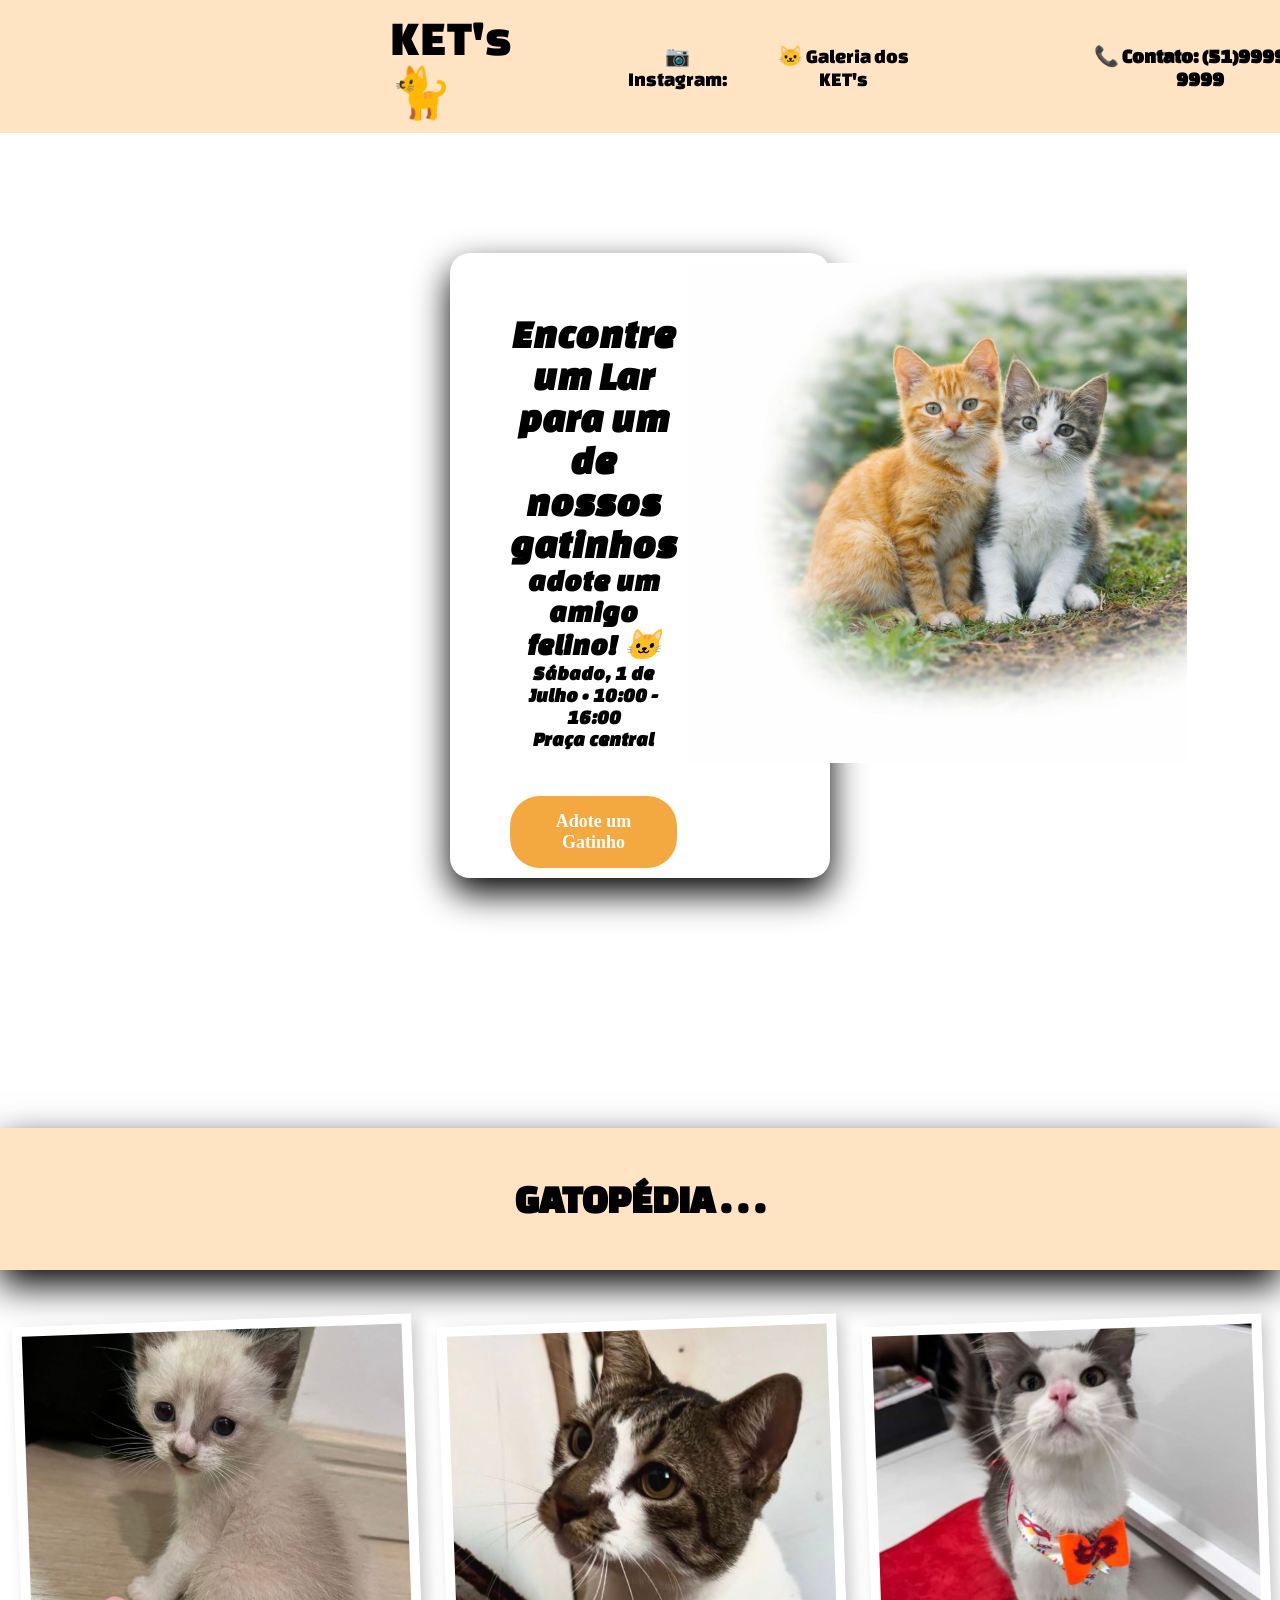
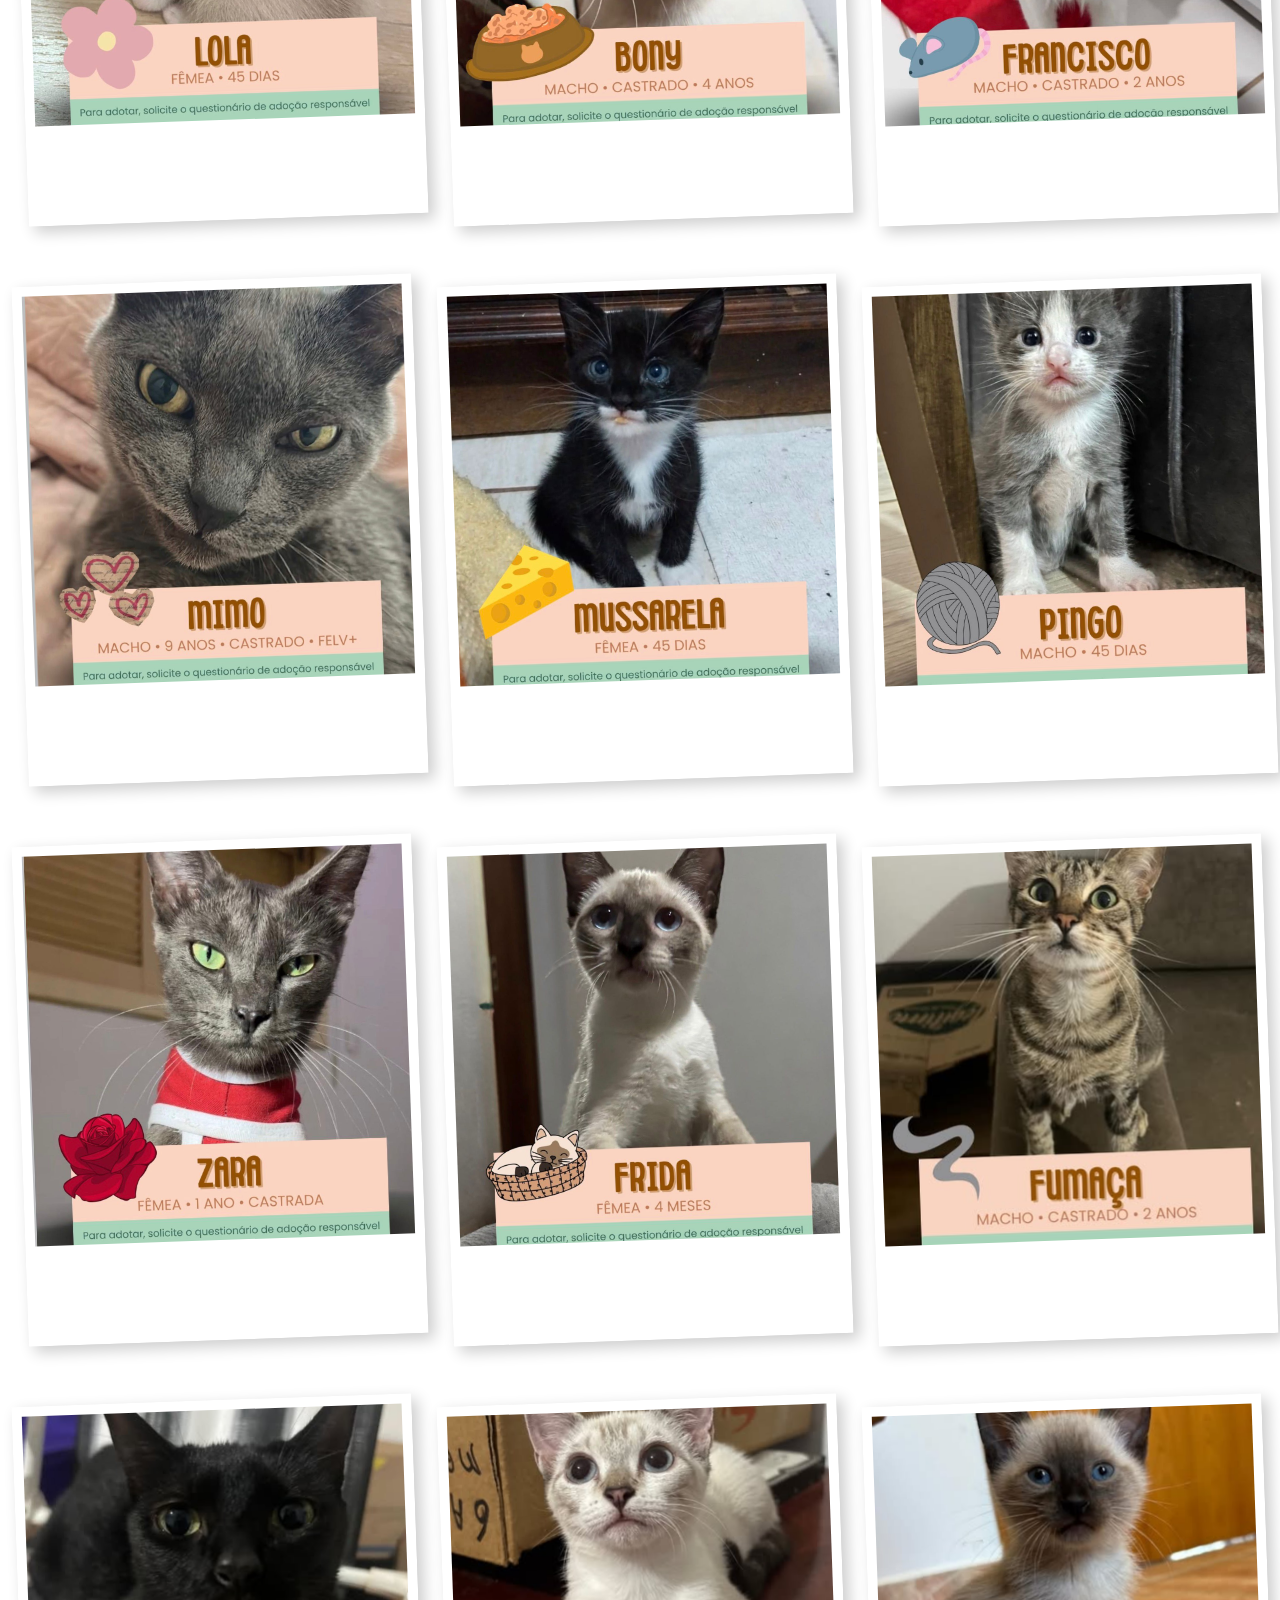
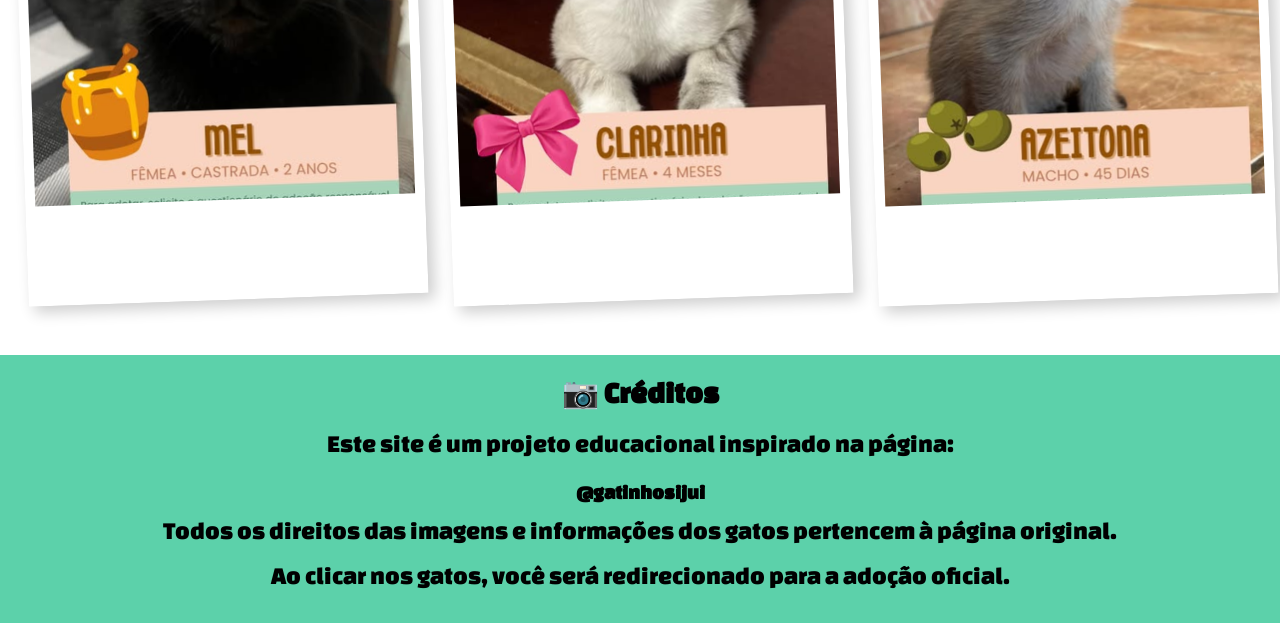
==== kets-main/kets-main/Aula2/index.html @ a96f2fa1 "terceiro commit adição das fotos dos gatos com efeito" ====
<!DOCTYPE html>
<html lang="pt-br">

<head>
    <meta charset="UTF-8">
    <meta name="viewport" content="width=
    , initial-scale=1.0">
    <title>KET's ⟪Adote um gatinho 🐈⟫</title>
    <link rel="stylesheet" href="style.css">
    <style>
        @import url('https://fonts.googleapis.com/css2?family=Changa+One:ital@0;1&display=swap');
    </style>
</head>


<header>
    <div class="header">
        <a class="titulo" style="font-family: Changa One" href="index.html">KET's 🐈</a>
        <nav class="destaques">
            <a href="https://www.instagram.com/gatinhosijui?igsh=eXJ6Y3l1bGEyZTky" target="_blank"> 📷
                Instagram:</a>
            <a href="#gatopedia">🐱 Galeria dos KET's </a>
        </nav>
        <h3 class="contato">📞 Contato: (51)99999-9999</h3>
    </div>
</header>


<div class="container">
    <div class="texto">
        <h1>Encontre um Lar para um de nossos gatinhos</h1>
        <h2>adote um amigo felino! 🐱</h2>
        <h3>Sábado, 1 de Julho • 10:00 - 16:00 <BR>
            Praça central</h3>
        <br>
        <br>
        <a href="https://www.instagram.com/direct/t/17846067366465844/" target="_blank" class="botao-adotar">Adote um
            Gatinho</a>
    </div>
    <div>
        <img class="img" src="gato.jpeg" alt="" width="500px" height="500px">
    </div>
</div>

<div id="gatopedia">
    <h3>GATOPÉDIA . . .</h3>
</div>
<div class="container2">
    <div class="container2">

        <a href="https://www.instagram.com/p/DV3h-3Pllj5/" target="_blank"><img src="lola.jpg" alt="Lola"></a>
        <a href="https://www.instagram.com/p/DVqur3jlmep/" target="_blank"><img src="bony.jpg" alt="Bony"></a>
        <a href="https://www.instagram.com/p/DVwig_AFrJP/" target="_blank"><img src="francisco.jpg" alt="Francisco"></a>
        <a href="https://www.instagram.com/p/DVQ8cqkESj1/" target="_blank"><img src="mimo.jpg" alt="Mimo"></a>
        <a href="https://www.instagram.com/p/DVbPZqdEUq4/" target="_blank"><img src="mussarela.jpg" alt="Mussarela"></a>
        <a href="https://www.instagram.com/p/DV1A05Flp51/" target="_blank"><img src="pingo.jpg" alt="Pingo"></a>
        <a href="https://www.instagram.com/p/DVWw1ScEa5N/" target="_blank"><img src="zara.jpg" alt="Zara"></a>
        <a href="https://www.instagram.com/p/DVmO0azlgeU/" target="_blank"><img src="frida.jpg" alt="Frida"></a>
        <a href="https://www.instagram.com/p/DTTauZakZfE/" target="_blank"><img src="fumaça.png" alt="Fumaça"></a>
        <a href="https://www.instagram.com/p/DTQ4FlUkeRD/" target="_blank"><img src="mel.png" alt="Mel"></a>
        <a href="https://www.instagram.com/p/DVlmTgtlt6a/" target="_blank"><img src="clarinha.png" alt="Clarinha"></a>
        <a href="https://www.instagram.com/p/DUeF0B7Eezu/" target="_blank"><img src="azeitona.png" alt="Azeitona"></a>

    </div>
</div>

<div class="footer-col">
    <h3>📷 Créditos</h3>
    <p>Este site é um projeto educacional inspirado na página:</p>

    <a href="https://www.instagram.com/gatinhosijui" target="_blank">
        @gatinhosijui
    </a>

    <p>Todos os direitos das imagens e informações dos gatos pertencem à página original.</p>
    <p>Ao clicar nos gatos, você será redirecionado para a adoção oficial.</p>
</div>
</body>

</html>
---- kets-main/kets-main/Aula2/style.css ----
* {
  margin: 0;
  padding: 0;
  font-size: 20px;
}

.borda {

  box-shadow: blackx;
}

.changa-one-regular {
  font-family: "Changa One", sans-serif;
  font-weight: 400;
  font-style: normal;
}

.changa-one-regular-italic {
  font-family: "Changa One", sans-serif;
  font-weight: 400;
  font-style: italic;
}


.header {
  display: flex;
  background-color: bisque;
  width: 100%;
  margin-bottom: 90px;
  padding: 10px 40px;
  align-items: center;
}

.titulo {
  text-decoration: none;
  color: black;
  display: flex;
  font-family: "Changa One", sans-serif;
  margin-left: 350px;
  font-size: 50px;
  margin-top: 1px;
  margin-bottom: 1px;
}

.destaques {
  gap: 20px;
  display: flex;
  align-items: center;
  margin-left: 50px;
  font-family: "Changa One", sans-serif;
  text-decoration: none;
  color: black;

}

.destaques a {
  display: flex;
  text-align: center;
  text-decoration: none;
  color: black;
  padding: 1px;
}

.contato {
  display: flex;
  margin-left: 150px;
  color: black;
  font-family: "Changa One", sans-serif;
  text-align: center;
}



.container {
  display: grid;
  margin-top: 120px;
  grid-template-columns: 1fr 1fr;
  margin-left: 450px;
  margin-right: 450px;
  gap: 10px;
  box-shadow: 0 15px 35px black;
  padding: 10px;
  border-radius: 20px;
}

.texto {
  margin-left: 50px;
  text-align: center;
  background-color: hwb(0 100% 0%);
}

.texto h1 {
  margin-top: 50px;
  font-family: "Changa One", sans-serif;
  font-size: 40px;
  font-style: italic;
}

.texto h2 {
  font-family: "Changa One", sans-serif;
  font-size: 30px;
  font-style: italic;
}

.texto h3 {
  font-family: "Changa One", sans-serif;
  font-style: italic;
}

.botao-adotar {
  background-color: #f4a940;
  color: white;
  padding: 15px 30px;
  border-radius: 30px;
  text-decoration: none;
  font-weight: bold;
  font-size: 18px;
  display: inline-block;
  transition: 0.3s;
}

.botao-adotar:hover {
  background-color: #e5942f;
  transform: scale(1.05);
}

#gatopedia {
  background-color: bisque;
  display: flex;
  font-family: "Changa One", sans-serif;
  align-items: center;
  justify-content: center;
  padding: 50px;
  box-shadow: 0 15px 35px;
  margin-top: 250px;
}

#gatopedia h3 {
  font-size: 40px;
}

.container2 {
  display: grid;
  grid-template-columns: repeat(3, auto);
  justify-content: center;
  gap: 5px;
  /* bem pequeno */
}

.container2 img {

  width: 380px;
  height: 390px;
  object-fit: cover;

  margin-top: 50px;
  margin-left: 20px;
  background: white;
  padding: 10px 10px 100px 10px;
  /* parte de baixo maior */
  box-shadow: 6px 6px 15px rgba(0, 0, 0, 0.2);

  transform: rotate(-2deg);
  transition: 0.3s;
}

.container2 img:hover {
  transform: scale(1.05) rotate(0deg);
}

.container2 a {
  display: block;
}

.footer-col {
  margin-top: 50px;
  background-color: hsl(160, 56%, 59%);
  text-align: center;
  padding: 20px;
}

.footer-col h3 {
  font-family: "Changa One", sans-serif;
  ;
  font-size: 30px;
  margin-bottom: 15px;
  color: hwb(0 0% 100%);
}

.footer-col p {
  font-family: "Changa One", sans-serif;
  font-family: ;
  font-size: 25px;
  margin: 8px 0;
  line-height: 1.5;
  color: hsl(0, 0%, 0%);
}

.footer-col a {
  font-family: "Changa One", sans-serif;
  ;
  display: inline-block;
  margin-top: 10px;
  font-size: 20px;
  color: hsl(0, 0%, 0%);
  text-decoration: none;
  font-weight: bold;
  transition: 0.3s;
}

.footer-col a:hover {
  color: white;
  transform: scale(1.05);
}
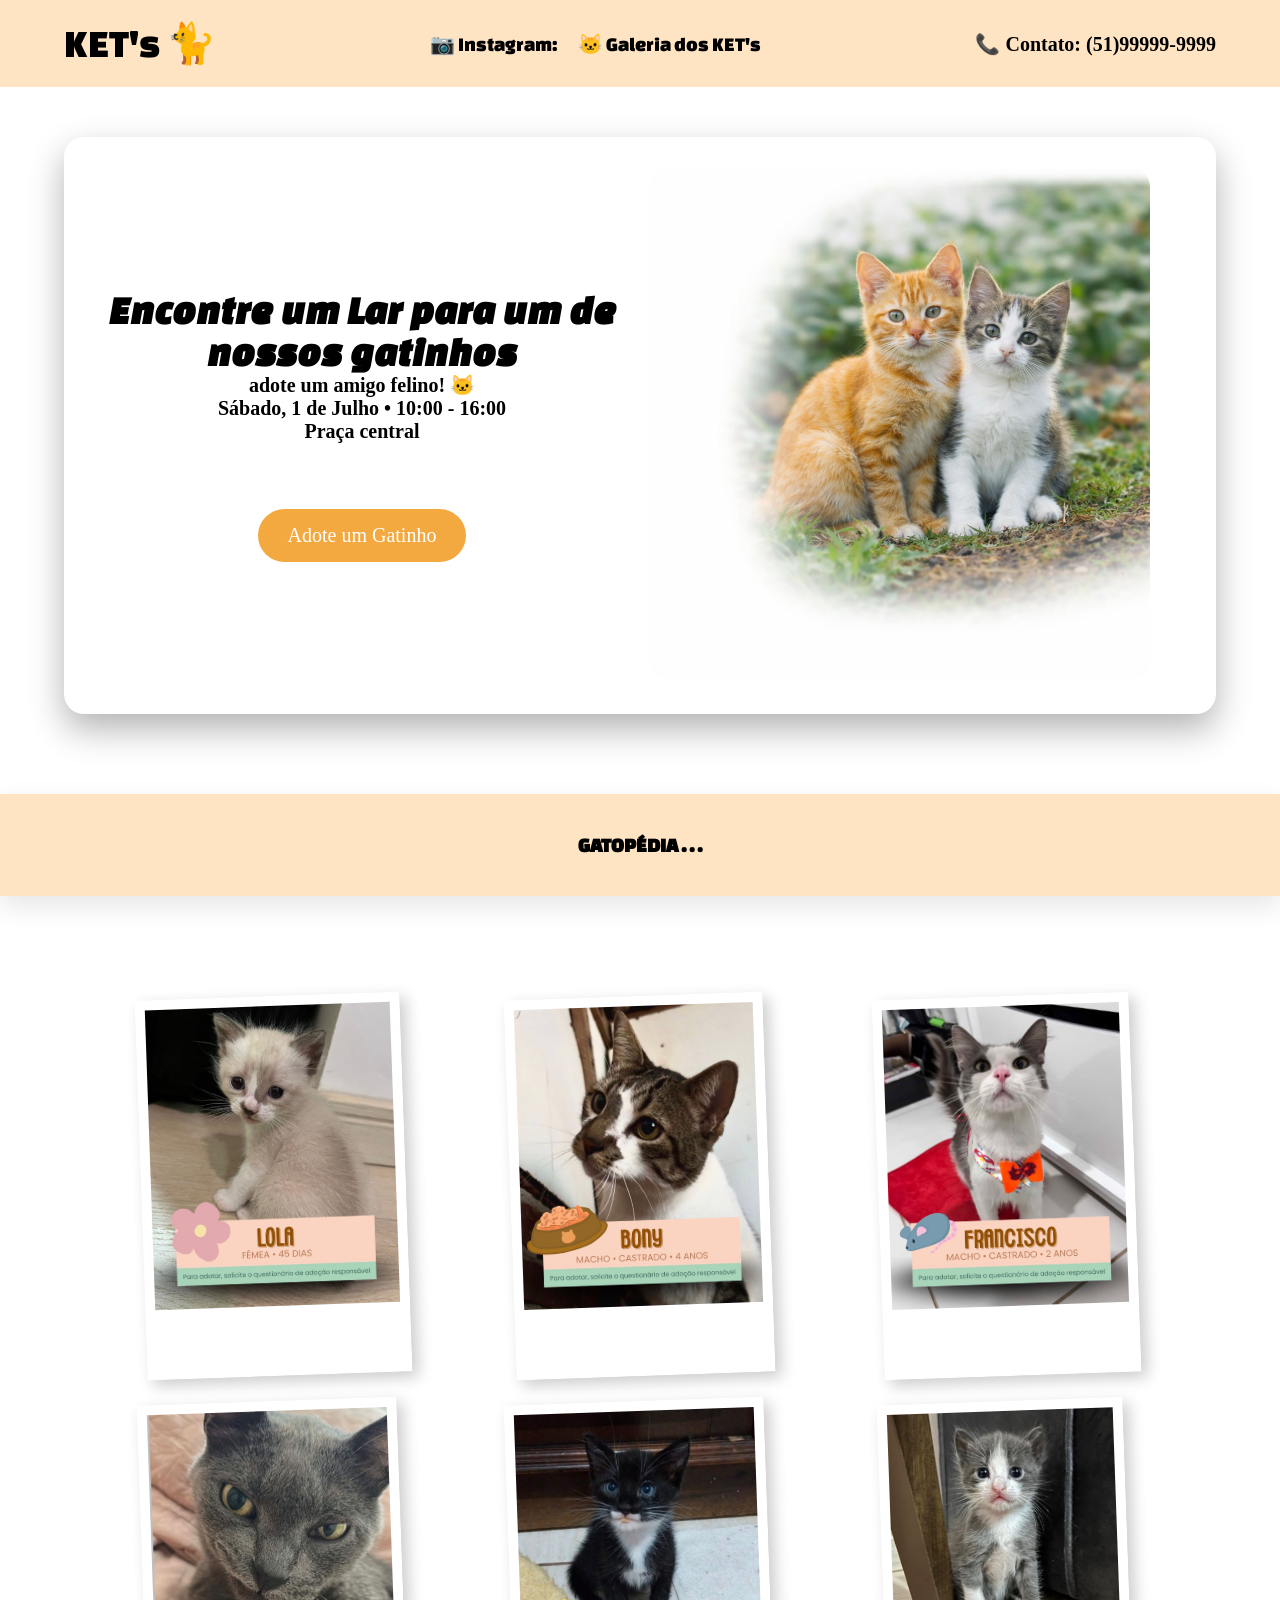
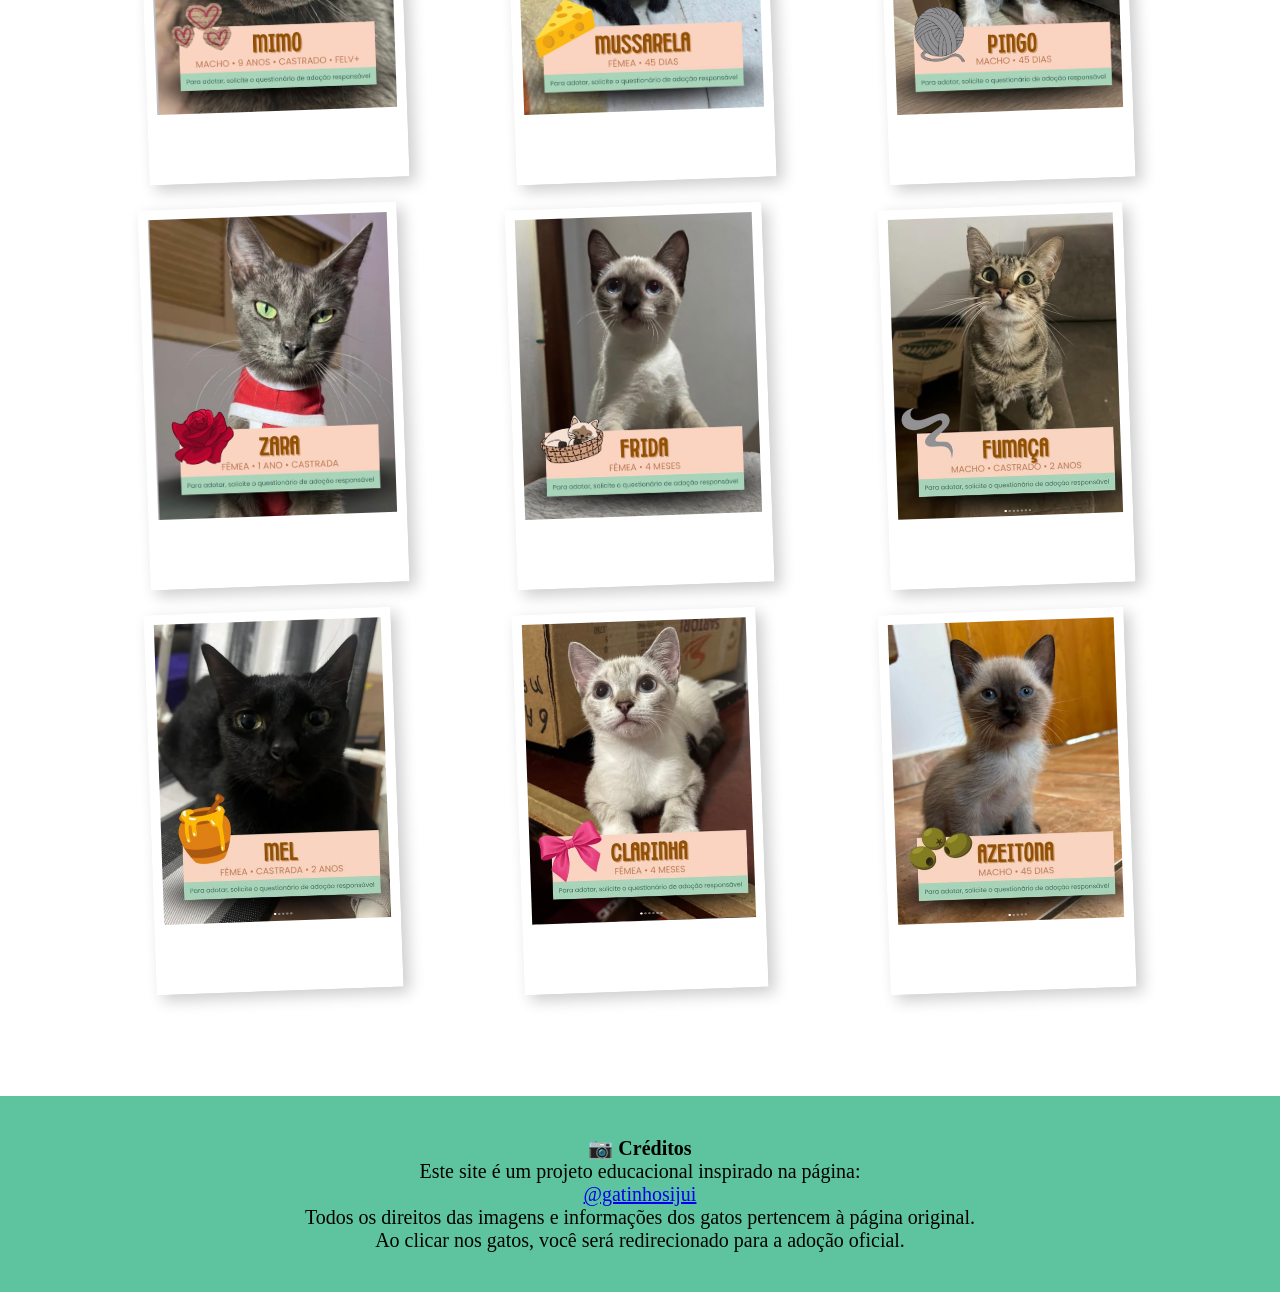
==== commit 33132fd4: "dimensoes" ====
--- a/kets-main/kets-main/Aula2/index.html
+++ b/kets-main/kets-main/Aula2/index.html
@@ -46,7 +46,7 @@
     <h3>GATOPÉDIA . . .</h3>
 </div>
 <div class="container2">
-    <div class="container2">
+    <div class="container3">
 
         <a href="https://www.instagram.com/p/DV3h-3Pllj5/" target="_blank"><img src="lola.jpg" alt="Lola"></a>
         <a href="https://www.instagram.com/p/DVqur3jlmep/" target="_blank"><img src="bony.jpg" alt="Bony"></a>
--- a/kets-main/kets-main/Aula2/style.css
+++ b/kets-main/kets-main/Aula2/style.css
@@ -1,110 +1,71 @@
 * {
   margin: 0;
   padding: 0;
+  box-sizing: border-box;
   font-size: 20px;
 }
 
-.borda {
-
-  box-shadow: blackx;
+body {
+  overflow-x: hidden;
 }
-
-.changa-one-regular {
-  font-family: "Changa One", sans-serif;
-  font-weight: 400;
-  font-style: normal;
-}
-
-.changa-one-regular-italic {
-  font-family: "Changa One", sans-serif;
-  font-weight: 400;
-  font-style: italic;
-}
-
 
 .header {
   display: flex;
   background-color: bisque;
   width: 100%;
-  margin-bottom: 90px;
-  padding: 10px 40px;
+  padding: 20px 5%;
   align-items: center;
+  justify-content: space-between;
+  margin-bottom: 50px;
+  flex-wrap: wrap;
 }
 
 .titulo {
   text-decoration: none;
   color: black;
-  display: flex;
   font-family: "Changa One", sans-serif;
-  margin-left: 350px;
-  font-size: 50px;
-  margin-top: 1px;
-  margin-bottom: 1px;
+  font-size: 40px;
 }
 
 .destaques {
+  display: flex;
   gap: 20px;
-  display: flex;
-  align-items: center;
-  margin-left: 50px;
   font-family: "Changa One", sans-serif;
-  text-decoration: none;
-  color: black;
-
 }
 
 .destaques a {
-  display: flex;
-  text-align: center;
   text-decoration: none;
   color: black;
-  padding: 1px;
 }
 
-.contato {
-  display: flex;
-  margin-left: 150px;
-  color: black;
-  font-family: "Changa One", sans-serif;
+.container {
+  display: grid;
+  grid-template-columns: 1fr 1fr;
+  width: 90%;
+  max-width: 1200px;
+  margin: 0 auto 80px auto;
+  gap: 20px;
+  box-shadow: 0 15px 35px rgba(0, 0, 0, 0.3);
+  padding: 30px;
+  border-radius: 20px;
+  align-items: center;
+}
+
+.texto {
   text-align: center;
 }
 
-
-
-.container {
-  display: grid;
-  margin-top: 120px;
-  grid-template-columns: 1fr 1fr;
-  margin-left: 450px;
-  margin-right: 450px;
-  gap: 10px;
-  box-shadow: 0 15px 35px black;
-  padding: 10px;
-  border-radius: 20px;
-}
-
-.texto {
-  margin-left: 50px;
-  text-align: center;
-  background-color: hwb(0 100% 0%);
-}
-
 .texto h1 {
-  margin-top: 50px;
   font-family: "Changa One", sans-serif;
   font-size: 40px;
   font-style: italic;
 }
 
-.texto h2 {
-  font-family: "Changa One", sans-serif;
-  font-size: 30px;
-  font-style: italic;
-}
-
-.texto h3 {
-  font-family: "Changa One", sans-serif;
-  font-style: italic;
+.img {
+  width: 100%;
+  max-width: 500px;
+  height: auto;
+  border-radius: 20px;
 }
 
 .botao-adotar {
@@ -113,102 +74,73 @@
   padding: 15px 30px;
   border-radius: 30px;
   text-decoration: none;
-  font-weight: bold;
-  font-size: 18px;
+  margin-top: 20px;
   display: inline-block;
-  transition: 0.3s;
-}
-
-.botao-adotar:hover {
-  background-color: #e5942f;
-  transform: scale(1.05);
 }
 
 #gatopedia {
   background-color: bisque;
   display: flex;
   font-family: "Changa One", sans-serif;
-  align-items: center;
   justify-content: center;
-  padding: 50px;
-  box-shadow: 0 15px 35px;
-  margin-top: 250px;
+  padding: 40px;
+  box-shadow: 0 10px 25px rgba(0, 0, 0, 0.1);
 }
 
-#gatopedia h3 {
-  font-size: 40px;
+.container3 {
+  display: grid;
+  grid-template-columns: repeat(3, 1fr);
+  gap: 20px;
+  padding: 100px;
+  justify-items: center;
 }
 
-.container2 {
-  display: grid;
-  grid-template-columns: repeat(3, auto);
-  justify-content: center;
-  gap: 5px;
-  /* bem pequeno */
-}
-
-.container2 img {
-
-  width: 380px;
-  height: 390px;
+.container3 img {
+  width: 100%;
+  max-width: 350px;
+  height: 380px;
   object-fit: cover;
-
-  margin-top: 50px;
-  margin-left: 20px;
   background: white;
-  padding: 10px 10px 100px 10px;
-  /* parte de baixo maior */
+  padding: 10px 10px 70px 10px;
   box-shadow: 6px 6px 15px rgba(0, 0, 0, 0.2);
-
   transform: rotate(-2deg);
   transition: 0.3s;
 }
 
-.container2 img:hover {
+.container3 img:hover {
   transform: scale(1.05) rotate(0deg);
 }
 
-.container2 a {
-  display: block;
+.footer-col {
+  background-color: #5ec4a0;
+  text-align: center;
+  padding: 40px;
 }
 
-.footer-col {
-  margin-top: 50px;
-  background-color: hsl(160, 56%, 59%);
-  text-align: center;
-  padding: 20px;
+@media (max-width: 768px) {
+  .container3 {
+    grid-template-columns: repeat(2, 1fr);
+  }
 }
 
-.footer-col h3 {
-  font-family: "Changa One", sans-serif;
-  ;
-  font-size: 30px;
-  margin-bottom: 15px;
-  color: hwb(0 0% 100%);
-}
+@media (max-width: 376px) {
+  .header {
+    flex-direction: column;
+    text-align: center;
+    gap: 15px;
+  }
 
-.footer-col p {
-  font-family: "Changa One", sans-serif;
-  font-family: ;
-  font-size: 25px;
-  margin: 8px 0;
-  line-height: 1.5;
-  color: hsl(0, 0%, 0%);
-}
+  .container {
+    grid-template-columns: 1fr;
+    width: 95%;
+  }
 
-.footer-col a {
-  font-family: "Changa One", sans-serif;
-  ;
-  display: inline-block;
-  margin-top: 10px;
-  font-size: 20px;
-  color: hsl(0, 0%, 0%);
-  text-decoration: none;
-  font-weight: bold;
-  transition: 0.3s;
-}
+  .container3 {
+    grid-template-columns: 1fr;
+  }
 
-.footer-col a:hover {
-  color: white;
-  transform: scale(1.05);
+  .container3 img {
+    transform: rotate(0deg);
+    max-width: 300px;
+  }
 }
